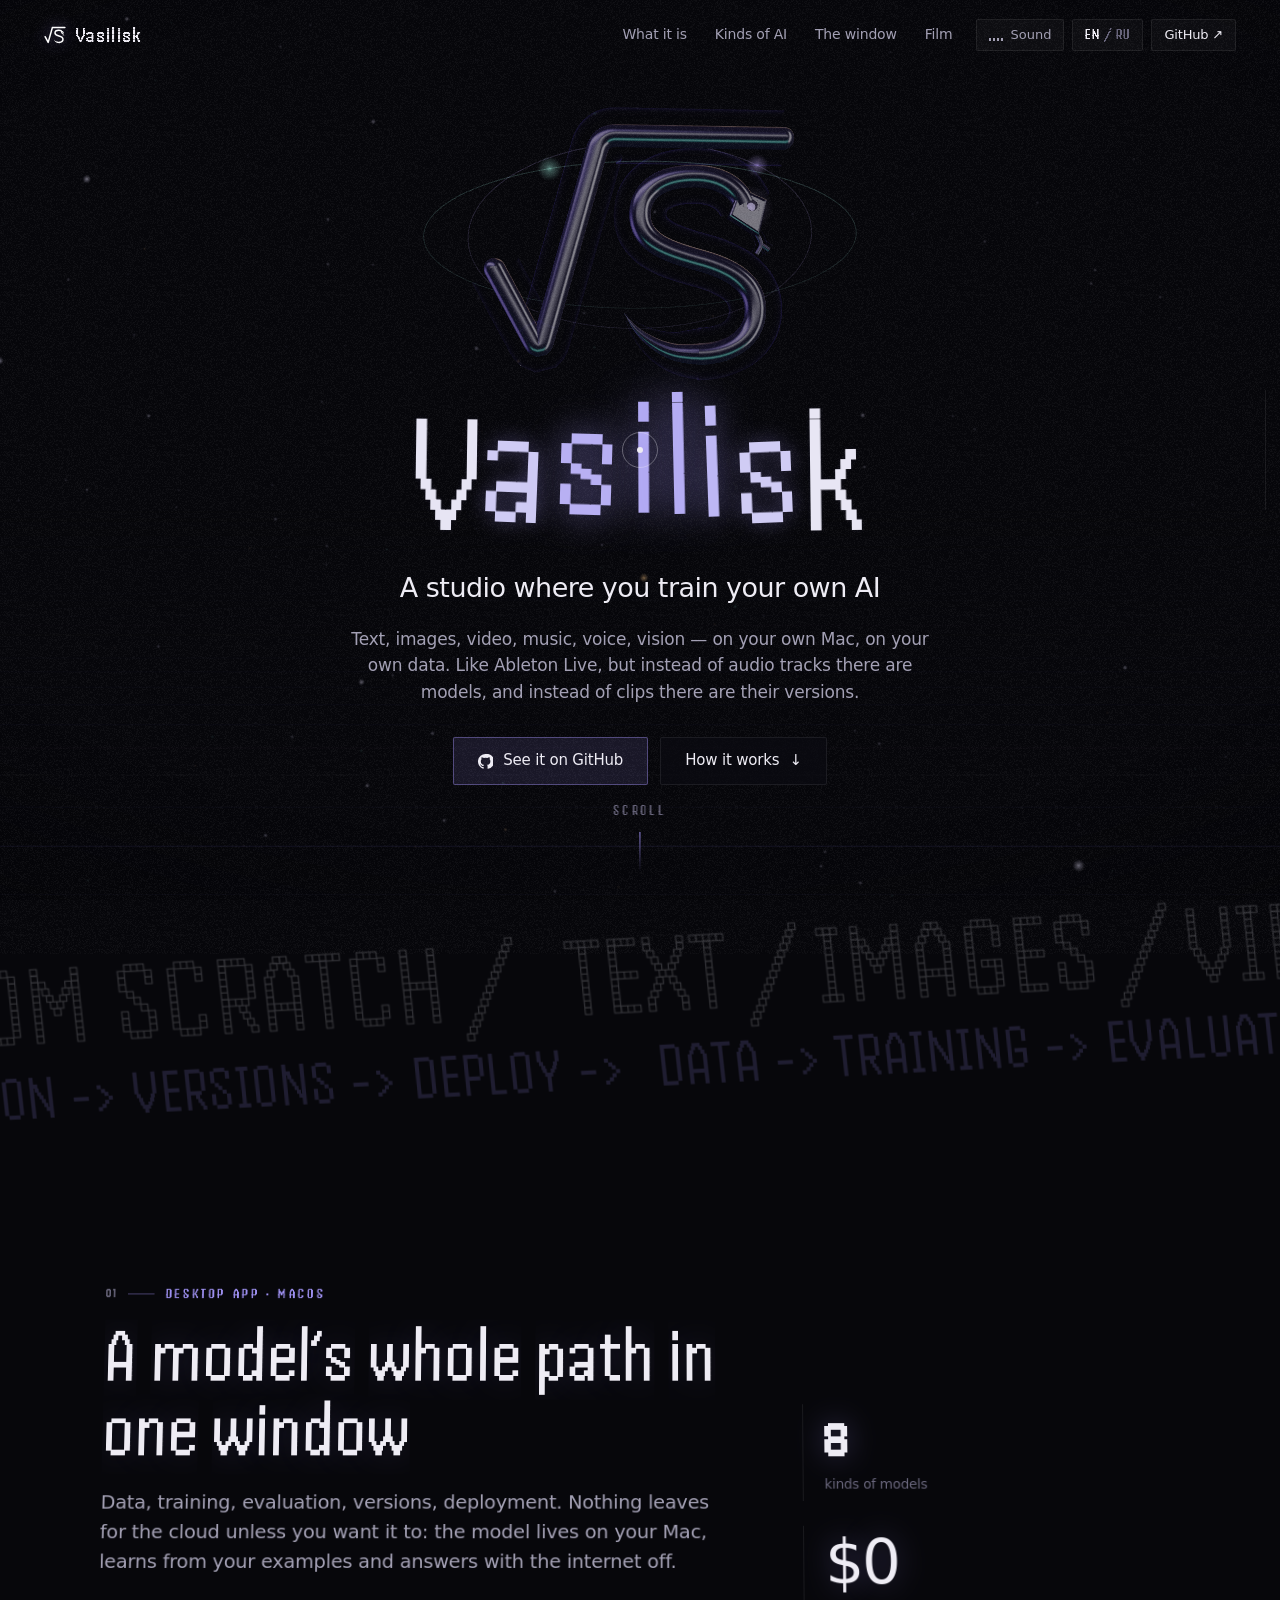
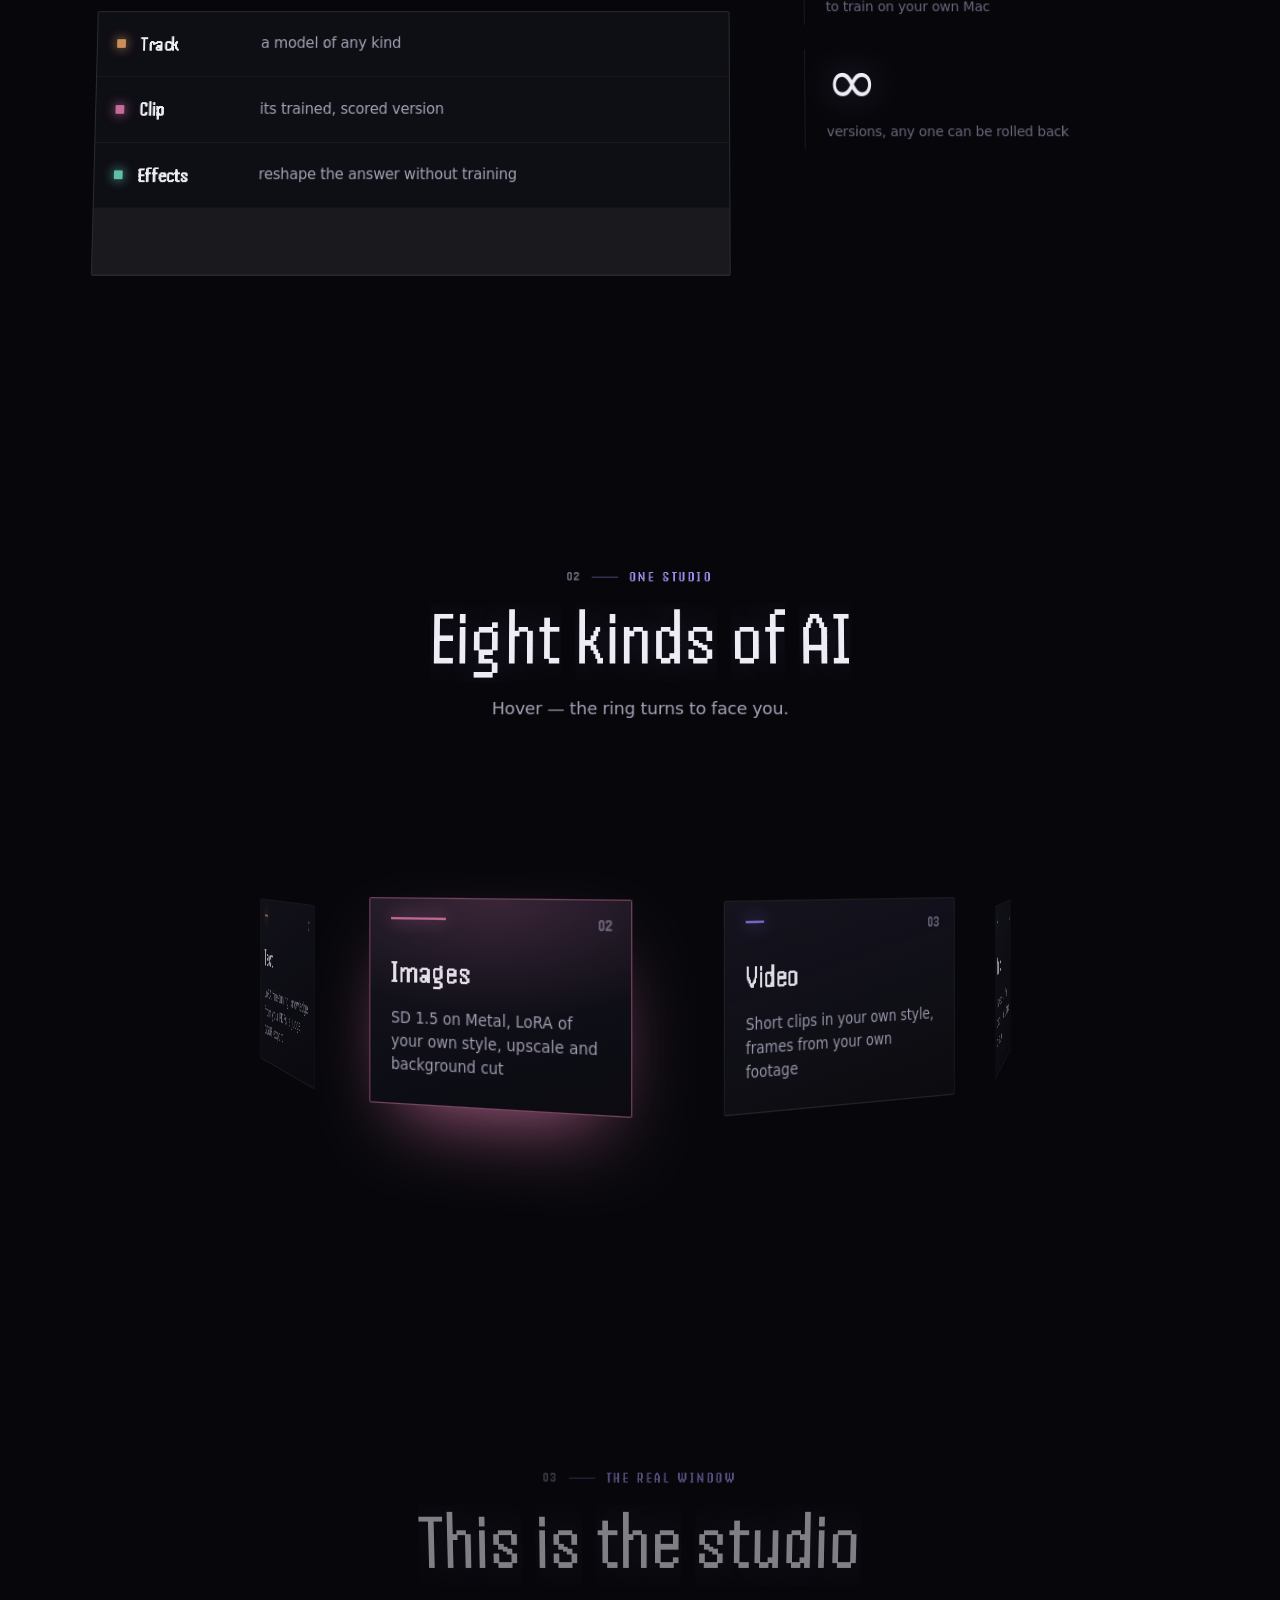
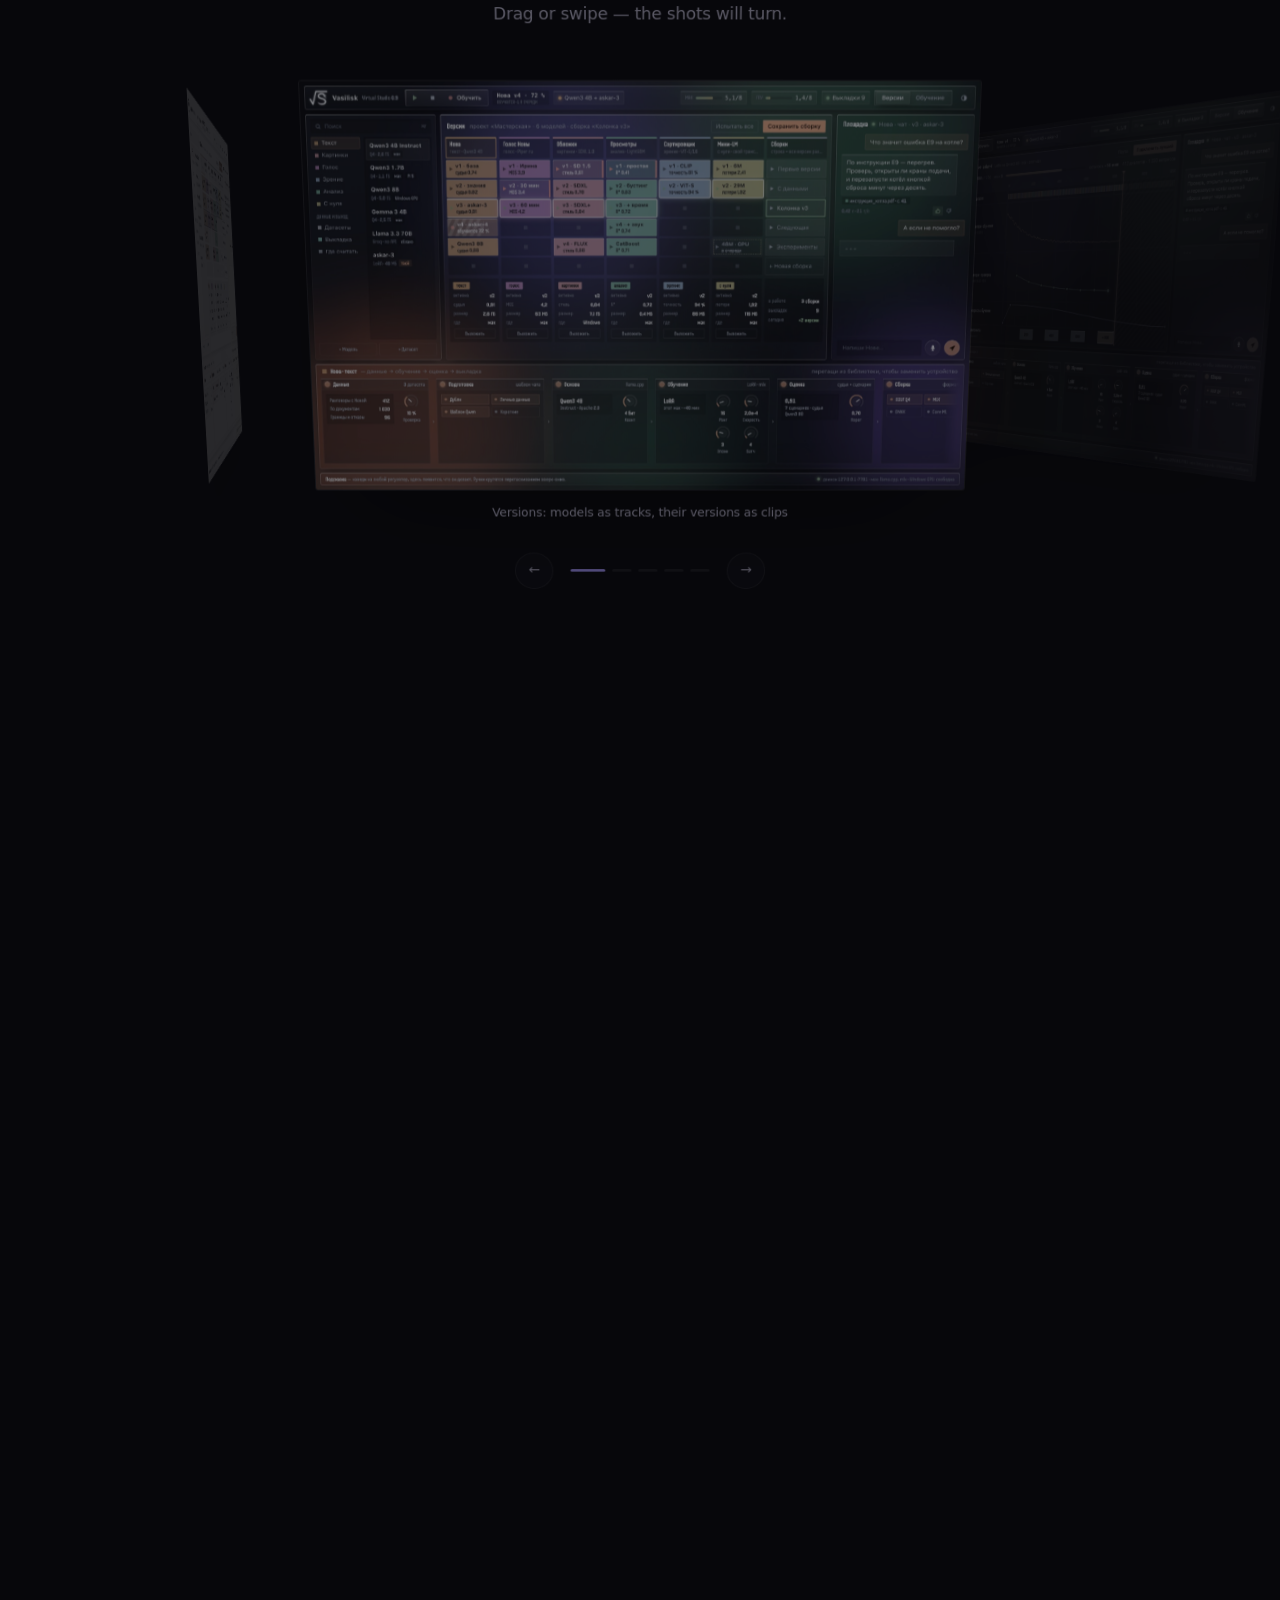
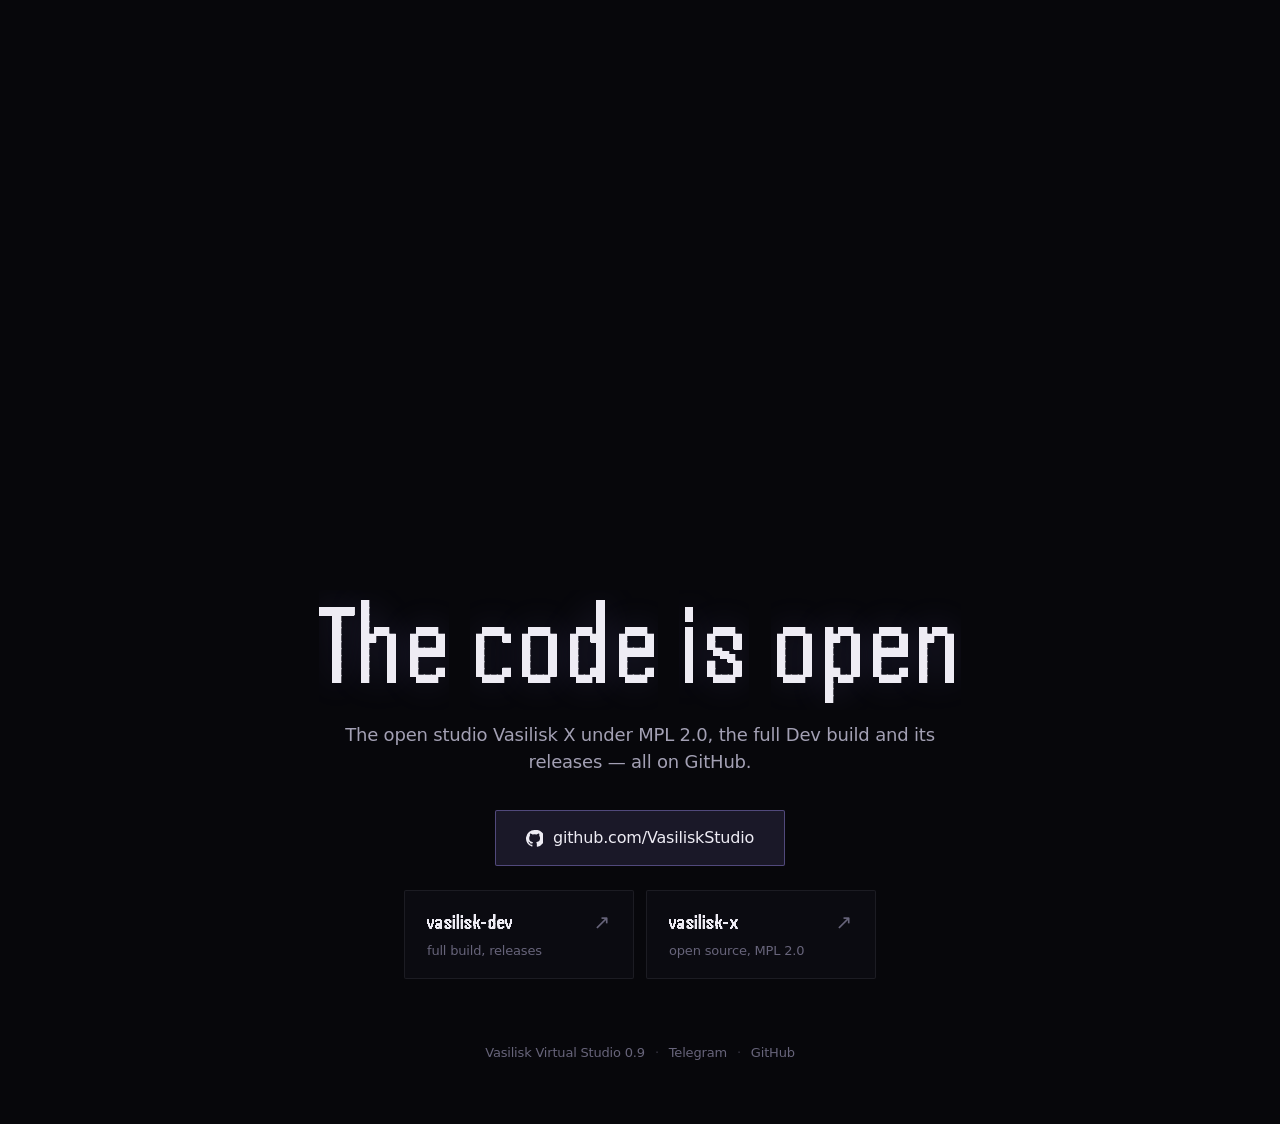
==== en/index.html @ 2c265053 "Сайт Vasilisk Virtual Studio: первая выкладка (RU и EN) Co-Authored-By: Claude Opus 5.5 <noreply@ant" ====
<!DOCTYPE html>
<html lang="en">
<head>
<meta charset="utf-8">
<meta name="viewport" content="width=device-width, initial-scale=1, viewport-fit=cover">
<title>Vasilisk Virtual Studio — a studio where you train your own AI</title>
<meta name="description" content="Vasilisk is a macOS desktop studio where you train your own AI: text, images, video, music, voice, vision. Like Ableton Live, but instead of audio tracks there are models. Free Dev build and open-source Vasilisk X on GitHub.">
<meta name="theme-color" content="#07070b">
<link rel="canonical" href="https://vasiliskstudio.github.io/en/">
<link rel="alternate" hreflang="ru" href="https://vasiliskstudio.github.io/">
<link rel="alternate" hreflang="en" href="https://vasiliskstudio.github.io/en/">
<link rel="alternate" hreflang="x-default" href="https://vasiliskstudio.github.io/en/">
<meta property="og:type" content="website">
<meta property="og:site_name" content="Vasilisk Virtual Studio">
<meta property="og:title" content="Vasilisk Virtual Studio — a studio where you train your own AI">
<meta property="og:description" content="Text, images, video, music, voice, vision — on your own Mac, on your own data. Like Ableton Live, but instead of tracks there are models.">
<meta property="og:url" content="https://vasiliskstudio.github.io/en/">
<meta property="og:image" content="https://vasiliskstudio.github.io/assets/og.jpg">
<meta property="og:image:width" content="1200">
<meta property="og:image:height" content="630">
<meta property="og:image:alt" content="Vasilisk Virtual Studio">
<meta property="og:locale" content="en_US">
<meta property="og:locale:alternate" content="ru_RU">
<meta name="twitter:card" content="summary_large_image">
<link rel="icon" href="../assets/favicon.svg" type="image/svg+xml">
<link rel="icon" href="../assets/favicon-96.png" type="image/png" sizes="96x96">
<link rel="icon" href="../favicon.ico" sizes="48x48">
<link rel="apple-touch-icon" href="../assets/apple-touch-icon.png">
<script type="application/ld+json">
{
  "@context": "https://schema.org",
  "@type": "SoftwareApplication",
  "name": "Vasilisk Virtual Studio",
  "alternateName": "Vasilisk",
  "operatingSystem": "macOS",
  "applicationCategory": "DeveloperApplication",
  "softwareVersion": "0.9",
  "inLanguage": "en",
  "description": "A macOS desktop studio where you train your own AI: text, images, video, music, voice, vision.",
  "url": "https://vasiliskstudio.github.io/en/",
  "image": "https://vasiliskstudio.github.io/assets/og.jpg",
  "downloadUrl": "https://github.com/VasiliskStudio/vasilisk-dev/releases",
  "offers": { "@type": "Offer", "price": "0", "priceCurrency": "USD" },
  "sameAs": ["https://github.com/VasiliskStudio", "https://t.me/vasiliskstudio", "https://www.tiktok.com/@vasilisk.studio"]
}
</script>
<link rel="preload" href="../assets/handjet-latin.woff2" as="font" type="font/woff2" crossorigin>
<link rel="preload" href="../assets/handjet-cyrillic.woff2" as="font" type="font/woff2" crossorigin>
<link rel="stylesheet" href="../css/style.css">
</head>
<body>

<canvas id="gl" aria-hidden="true"></canvas>
<div class="vignette" aria-hidden="true"></div>
<div class="grain" aria-hidden="true"></div>
<div class="cursor" aria-hidden="true"><i class="c-dot"></i><i class="c-ring"><span class="c-label"></span></i></div>
<div class="progress" aria-hidden="true"><i></i></div>

<header class="top">
  <a class="brand" href="#hero" data-nav>
    <img src="../assets/logo.svg" alt="" class="brand-mark">
    <span class="brand-name">Vasilisk</span>
  </a>
  <nav class="menu">
    <a href="#what" data-nav data-i18n="nav.what">What it is</a>
    <a href="#types" data-nav data-i18n="nav.types">Kinds of AI</a>
    <a href="#shots" data-nav data-i18n="nav.shots">The window</a>
    <a href="#film" data-nav data-i18n="nav.film">Film</a>
  </nav>
  <div class="top-right">
    <button class="chip" id="sound" aria-pressed="false" data-magnet>
      <span class="eq"><i></i><i></i><i></i><i></i></span>
      <span data-i18n="ui.sound">Sound</span>
    </button>
    <button class="chip lang" id="lang" data-magnet><span class="on">EN</span><span class="sep">/</span><span class="off">RU</span></button>
    <a class="chip ghost hide-s" href="https://github.com/VasiliskStudio" target="_blank" rel="noopener" data-magnet>GitHub ↗</a>
  </div>
</header>

<main>

  <section class="sec hero" id="hero">
    <div class="stage hero-inner">
      <div class="logo-slot" data-slot="hero">
        <svg class="logo-draw" viewBox="4 4 116 94" aria-label="Vasilisk">
          <mask id="eye" maskUnits="userSpaceOnUse" x="-30" y="-30" width="180" height="160">
            <rect x="-30" y="-30" width="180" height="160" fill="#fff"/>
            <circle cx="102.2" cy="36.9" r="1.9" fill="#000"/>
          </mask>
          <g mask="url(#eye)" fill="none" stroke="currentColor" stroke-linecap="round" stroke-linejoin="round">
            <path class="p1" d="M10 60 L26 90 L48 12 L114 12" stroke-width="8"/>
            <path class="p2" d="M100 36 C97 29 90 26 82 26 C70 26 62 31 62 40 C62 50 72 53 83 56 C95 59 104 64 104 74 C104 84 95 90 83 90" stroke-width="8"/>
            <path class="p3" d="M98.3 31.8 L106.5 35.4 L104.3 46.1 L95.1 40.2 Z" stroke-width="2.6"/>
            <path class="p4" d="M104.3 46.1 L106 50.2 M106 50.2 L104.4 53.8 M106 50.2 L109 52.3" stroke-width="1.7"/>
          </g>
        </svg>
      </div>
      <h1 class="title" aria-label="Vasilisk"><span class="word" data-split>Vasilisk</span></h1>
      <p class="tagline"><span class="mask"><span data-i18n="hero.tagline">A studio where you train your own AI</span></span></p>
      <p class="lede" data-i18n="hero.lede">Text, images, video, music, voice, vision — on your own Mac, on your own data. Like Ableton Live, but instead of audio tracks there are models, and instead of clips there are their versions.</p>
      <div class="cta">
        <a class="btn primary" href="https://github.com/VasiliskStudio" target="_blank" rel="noopener" data-magnet>
          <svg viewBox="0 0 16 16" width="15" height="15" aria-hidden="true"><path fill="currentColor" d="M8 0a8 8 0 00-2.5 15.6c.4.1.5-.2.5-.4v-1.4c-2.2.5-2.7-1-2.7-1-.4-.9-.9-1.2-.9-1.2-.7-.5.1-.5.1-.5.8.1 1.2.8 1.2.8.7 1.2 1.9.9 2.4.7.1-.5.3-.9.5-1.1-1.8-.2-3.6-.9-3.6-3.9 0-.9.3-1.6.8-2.1-.1-.2-.4-1 .1-2.1 0 0 .7-.2 2.2.8a7.6 7.6 0 014 0c1.5-1 2.2-.8 2.2-.8.5 1.1.2 1.9.1 2.1.5.5.8 1.2.8 2.1 0 3-1.8 3.7-3.6 3.9.3.3.6.8.6 1.6v2.3c0 .2.1.5.5.4A8 8 0 008 0z"/></svg>
          <span data-i18n="hero.github">See it on GitHub</span>
        </a>
        <a class="btn" href="#what" data-nav data-magnet><span data-i18n="hero.more">How it works</span><i class="arr">↓</i></a>
      </div>
    </div>
    <div class="scroll-hint" aria-hidden="true"><span data-i18n="ui.scroll">scroll</span><i></i></div>
  </section>

  <div class="band" aria-hidden="true">
    <div class="band-row r1"><div class="band-track" data-i18n="band.a">TEXT / IMAGES / VIDEO / MUSIC / VOICE / VISION / TABLES / FROM SCRATCH /&nbsp;</div></div>
    <div class="band-row r2"><div class="band-track" data-i18n="band.b">DATA -&gt; TRAINING -&gt; EVALUATION -&gt; VERSIONS -&gt; DEPLOY -&gt;&nbsp;</div></div>
  </div>

  <section class="sec what" id="what">
    <div class="stage what-grid">
      <div class="col">
        <p class="kicker"><span class="num">01</span><span data-i18n="what.kicker">Desktop app · macOS</span></p>
        <h2 data-i18n="what.h">A model’s whole path in one window</h2>
        <p class="big" data-i18n="what.p">Data, training, evaluation, versions, deployment. Nothing leaves for the cloud unless you want it to: the model lives on your Mac, learns from your examples and answers with the internet off.</p>
        <ul class="steps">
          <li data-magnet-soft><i class="sw" style="--c:#c98f5a"></i><b data-i18n="what.s1b">Track</b><span data-i18n="what.s1">a model of any kind</span></li>
          <li data-magnet-soft><i class="sw" style="--c:#c56b9a"></i><b data-i18n="what.s2b">Clip</b><span data-i18n="what.s2">its trained, scored version</span></li>
          <li data-magnet-soft><i class="sw" style="--c:#5ec0a8"></i><b data-i18n="what.s3b">Effects</b><span data-i18n="what.s3">reshape the answer without training</span></li>
          <li data-magnet-soft><i class="sw" style="--c:#8f7fd6"></i><b data-i18n="what.s4b">Set</b><span data-i18n="what.s4">a line-up of versions, switched at once</span></li>
        </ul>
      </div>
      <div class="facts">
        <div class="fact"><b data-count="8">8</b><span data-i18n="what.f1">kinds of models</span></div>
        <div class="fact"><b class="plain" data-i18n="what.f2b">$0</b><span data-i18n="what.f2">to train on your own Mac</span></div>
        <div class="fact"><b>∞</b><span data-i18n="what.f3">versions, any one can be rolled back</span></div>
      </div>
    </div>
  </section>

  <section class="sec types" id="types">
    <div class="stage">
      <header class="sec-head">
        <p class="kicker"><span class="num">02</span><span data-i18n="types.kicker">One studio</span></p>
        <h2 data-i18n="types.h">Eight kinds of AI</h2>
        <p class="sub" data-i18n="types.sub">Hover — the ring turns to face you.</p>
      </header>
      <div class="ring-wrap">
        <div class="ring" id="ring">
          <button class="type" style="--c:#c98f5a"><span class="tn">01</span>
            <b data-i18n="t.text">Text</b><em data-i18n="t.text.d">LoRA fine-tuning, knowledge from your PDFs, a judge, GGUF export</em></button>
          <button class="type" style="--c:#c56b9a"><span class="tn">02</span>
            <b data-i18n="t.img">Images</b><em data-i18n="t.img.d">SD 1.5 on Metal, LoRA of your own style, upscale and background cut</em></button>
          <button class="type" style="--c:#7f6bd0"><span class="tn">03</span>
            <b data-i18n="t.video">Video</b><em data-i18n="t.video.d">Short clips in your own style, frames from your own footage</em></button>
          <button class="type" style="--c:#5aa0c9"><span class="tn">04</span>
            <b data-i18n="t.music">Music</b><em data-i18n="t.music.d">MusicGen: a track from scratch or a continuation of your sound</em></button>
          <button class="type" style="--c:#8f7fd6"><span class="tn">05</span>
            <b data-i18n="t.voice">Voice</b><em data-i18n="t.voice.d">Hearing, speech, a wake word — grouped into one assistant</em></button>
          <button class="type" style="--c:#5ec0a8"><span class="tn">06</span>
            <b data-i18n="t.vision">Vision</b><em data-i18n="t.vision.d">A classifier on your photos, an “I don’t know” threshold, Core ML</em></button>
          <button class="type" style="--c:#6ec98f"><span class="tn">07</span>
            <b data-i18n="t.tab">Tables</b><em data-i18n="t.tab.d">Boosting and linear models, forecast and what drives it</em></button>
          <button class="type" style="--c:#c9b45a"><span class="tn">08</span>
            <b data-i18n="t.scratch">From scratch</b><em data-i18n="t.scratch.d">Your own vocabulary and your own transformer — from the first token</em></button>
        </div>
      </div>
    </div>
  </section>

  <section class="sec shots" id="shots">
    <div class="stage">
      <header class="sec-head">
        <p class="kicker"><span class="num">03</span><span data-i18n="shots.kicker">The real window</span></p>
        <h2 data-i18n="shots.h">This is the studio</h2>
        <p class="sub" data-i18n="shots.sub">Drag or swipe — the shots will turn.</p>
      </header>
      <div class="deck" id="deck" data-cursor="drag">
        <figure class="card"><img src="../assets/shots/1-tyomnaya-versii.jpg" alt="Vasilisk window: versions" draggable="false"><figcaption data-i18n="shots.c1">Versions: models as tracks, their versions as clips</figcaption></figure>
        <figure class="card"><img src="../assets/shots/2-tyomnaya-obuchenie.jpg" alt="Vasilisk window: training" draggable="false"><figcaption data-i18n="shots.c2">Training: live curves, checkpoints, the best point</figcaption></figure>
        <figure class="card"><img src="../assets/shots/7-tyomnaya-kartinki.jpg" alt="Vasilisk window: images" draggable="false"><figcaption data-i18n="shots.c3">Images: a grid of tries — keep it or bin it</figcaption></figure>
        <figure class="card"><img src="../assets/shots/5-svetlaya.jpg" alt="Vasilisk window: light theme" draggable="false"><figcaption data-i18n="shots.c4">Light theme</figcaption></figure>
        <figure class="card"><img src="../assets/shots/3-belaya-versii.jpg" alt="Vasilisk window: white theme" draggable="false"><figcaption data-i18n="shots.c5">White theme</figcaption></figure>
      </div>
      <div class="deck-nav">
        <button class="round" id="prev" aria-label="Previous" data-magnet>←</button>
        <div class="dots" id="dots"></div>
        <button class="round" id="next" aria-label="Next" data-magnet>→</button>
      </div>
    </div>
  </section>

  <section class="sec film" id="film">
    <div class="stage">
      <header class="sec-head">
        <p class="kicker"><span class="num">04</span><span data-i18n="film.kicker">Promo</span></p>
        <h2 data-i18n="film.h">Thirty seconds of Vasilisk</h2>
        <p class="sub" data-i18n="film.sub">Hover for a silent preview. Click to watch it all.</p>
      </header>
      <div class="screen" id="screen" data-cursor="play">
        <video id="promo" poster="../assets/promo-poster.jpg" playsinline muted loop preload="metadata">
          <source src="../assets/promo.mp4" type="video/mp4">
        </video>
        <button class="play" id="play" aria-label="Play"><i></i></button>
        <div class="screen-bar"><i id="bar"></i></div>
      </div>
    </div>
  </section>

  <section class="sec end" id="end">
    <div class="stage end-inner">
      <div class="end-slot" data-slot="end"><img src="../assets/logo.svg" alt="" class="end-mark"></div>
      <h2 class="end-h" data-i18n="end.h">The code is open</h2>
      <p class="sub" data-i18n="end.sub">The open studio Vasilisk X under MPL 2.0, the full Dev build and its releases — all on GitHub.</p>
      <a class="btn primary big-btn" href="https://github.com/VasiliskStudio" target="_blank" rel="noopener" data-magnet>
        <svg viewBox="0 0 16 16" width="17" height="17" aria-hidden="true"><path fill="currentColor" d="M8 0a8 8 0 00-2.5 15.6c.4.1.5-.2.5-.4v-1.4c-2.2.5-2.7-1-2.7-1-.4-.9-.9-1.2-.9-1.2-.7-.5.1-.5.1-.5.8.1 1.2.8 1.2.8.7 1.2 1.9.9 2.4.7.1-.5.3-.9.5-1.1-1.8-.2-3.6-.9-3.6-3.9 0-.9.3-1.6.8-2.1-.1-.2-.4-1 .1-2.1 0 0 .7-.2 2.2.8a7.6 7.6 0 014 0c1.5-1 2.2-.8 2.2-.8.5 1.1.2 1.9.1 2.1.5.5.8 1.2.8 2.1 0 3-1.8 3.7-3.6 3.9.3.3.6.8.6 1.6v2.3c0 .2.1.5.5.4A8 8 0 008 0z"/></svg>
        github.com/VasiliskStudio
      </a>
      <div class="repos">
        <a class="repo" href="https://github.com/VasiliskStudio/vasilisk-dev" target="_blank" rel="noopener" data-tilt><b>vasilisk-dev <i>↗</i></b><span data-i18n="end.r1">full build, releases</span></a>
        <a class="repo" href="https://github.com/VasiliskStudio/vasilisk-x" target="_blank" rel="noopener" data-tilt><b>vasilisk-x <i>↗</i></b><span data-i18n="end.r2">open source, MPL 2.0</span></a>
      </div>
      <footer class="foot">
        <span>Vasilisk Virtual Studio 0.9</span>
        <span class="dot">·</span>
        <a href="https://t.me/vasiliskstudio" target="_blank" rel="noopener">Telegram</a>
        <span class="dot">·</span>
        <a href="https://github.com/VasiliskStudio" target="_blank" rel="noopener">GitHub</a>
      </footer>
    </div>
  </section>

</main>

<script type="module" src="../js/scene.js"></script>
<script type="module" src="../js/app.js"></script>
</body>
</html>
---- css/style.css ----
/* Vasilisk — лендинг. Тёмный минимализм, одна WebGL-сцена под всем. */

@font-face{font-family:Handjet;src:url(../assets/handjet-cyrillic.woff2) format('woff2');font-weight:100 900;font-display:swap;unicode-range:U+0400-04FF}
@font-face{font-family:Handjet;src:url(../assets/handjet-latin.woff2) format('woff2');font-weight:100 900;font-display:swap}
@font-face{font-family:Jersey;src:url(../assets/jersey10-latin.woff2) format('woff2');font-display:swap}

:root{
  --bg:#07070b;
  --ink:#eeecf4;
  --ink-dim:#a3a0b4;
  --ink-faint:#67647a;
  --violet:#9d8ff0;
  --violet-deep:#6a5cab;
  --teal:#5ec0a8;
  --line:rgba(255,255,255,.075);
  --line-hi:rgba(157,143,240,.45);
  --glass:rgba(255,255,255,.03);
  --panel:rgba(12,12,19,.72);
  --sans:-apple-system,BlinkMacSystemFont,'SF Pro Display','Inter',system-ui,sans-serif;
  --pix:Handjet,var(--sans);
  --num:Jersey,Handjet,var(--sans);
  --r:2px;
  --ease:cubic-bezier(.22,.61,.24,1);
  --slow:cubic-bezier(.16,1,.3,1);
  --spring:cubic-bezier(.34,1.4,.5,1);
}

*{box-sizing:border-box;margin:0;padding:0}
html{-webkit-text-size-adjust:100%;background:var(--bg);overflow-x:clip}
body{
  background:var(--bg);color:var(--ink);font-family:var(--sans);
  font-size:17px;line-height:1.55;letter-spacing:-.011em;
  -webkit-font-smoothing:antialiased;overflow-x:hidden;
}
body::before{ /* мягкое фиолетовое дыхание фона */
  content:'';position:fixed;inset:-20vmax;z-index:-2;pointer-events:none;
  background:radial-gradient(40vmax 40vmax at 24% 14%,rgba(143,127,214,.13),transparent 70%),
             radial-gradient(36vmax 36vmax at 80% 82%,rgba(94,192,168,.06),transparent 70%);
  animation:drift 30s var(--ease) infinite alternate;
}
@keyframes drift{to{transform:translate3d(3vw,-4vh,0) scale(1.08)}}

#gl{position:fixed;inset:0;width:100%;height:100%;z-index:0;pointer-events:none}
.vignette{position:fixed;inset:0;z-index:1;pointer-events:none;
  background:radial-gradient(120% 90% at 50% 45%,transparent 55%,rgba(3,3,6,.75) 100%)}
.grain{ /* плитку шума рисует app.js один раз */
  position:fixed;inset:-6%;z-index:1;pointer-events:none;opacity:.045;will-change:transform;
  animation:grain 1.2s steps(6) infinite;
}
@keyframes grain{0%{transform:translate3d(0,0,0)}20%{transform:translate3d(-3%,2%,0)}40%{transform:translate3d(2%,-3%,0)}60%{transform:translate3d(-2%,-1%,0)}80%{transform:translate3d(3%,3%,0)}100%{transform:translate3d(0,0,0)}}

a{color:inherit;text-decoration:none}
button{font:inherit;color:inherit}
::selection{background:rgba(143,127,214,.35)}

/* ───────── курсор ───────── */
.cursor{display:none}
html.fine body, html.fine a, html.fine button, html.fine video{cursor:none}
html.fine .cursor{display:block;position:fixed;inset:0;z-index:100;pointer-events:none}
.c-dot,.c-ring{position:fixed;left:0;top:0;border-radius:999px;will-change:transform}
.c-dot{width:6px;height:6px;margin:-3px 0 0 -3px;background:var(--ink);box-shadow:0 0 12px rgba(157,143,240,.9)}
.c-ring{width:36px;height:36px;margin:-18px 0 0 -18px;border:1px solid rgba(238,236,244,.35);
  display:grid;place-items:center;
  transition:width .45s var(--slow),height .45s var(--slow),margin .45s var(--slow),background .45s var(--ease),border-color .45s var(--ease)}
.cursor.hover .c-ring{width:62px;height:62px;margin:-31px 0 0 -31px;border-color:var(--line-hi);background:rgba(157,143,240,.08)}
.cursor.label .c-ring{width:84px;height:84px;margin:-42px 0 0 -42px;border-color:transparent;background:rgba(157,143,240,.9)}
.cursor.label .c-dot{opacity:0}
.cursor.down .c-ring{transform:scale(.85)}
.c-label{font-family:var(--pix);font-size:16px;letter-spacing:.1em;text-transform:uppercase;color:#0b0a12;opacity:0;transition:opacity .3s}
.cursor.label .c-label{opacity:1}

/* полоска прогресса справа */
.progress{position:fixed;right:14px;top:50%;height:120px;margin-top:-60px;width:1px;background:var(--line);z-index:30}
.progress i{position:absolute;left:0;top:0;width:1px;height:100%;background:var(--violet);transform-origin:top;transform:scaleY(0);box-shadow:0 0 8px var(--violet)}

/* ───────── шапка ───────── */
.top{
  position:fixed;top:0;left:0;right:0;z-index:40;
  display:flex;align-items:center;gap:24px;
  padding:18px clamp(16px,4vw,44px);
  transition:background .6s var(--ease),backdrop-filter .6s var(--ease),border-color .6s var(--ease),transform .7s var(--slow);
  border-bottom:1px solid transparent;
  animation:topIn 1.4s var(--slow) .2s both;
}
@keyframes topIn{from{opacity:0;transform:translateY(-20px)}}
.top.lifted{background:rgba(7,7,11,.55);backdrop-filter:blur(22px) saturate(1.4);-webkit-backdrop-filter:blur(22px) saturate(1.4);border-bottom-color:var(--line)}
.top.hide{transform:translateY(-100%)}
.brand{display:flex;align-items:center;gap:10px;margin-right:auto}
.brand-mark{width:22px;height:22px;filter:drop-shadow(0 0 8px rgba(143,127,214,.55));transition:transform .7s var(--spring)}
.brand:hover .brand-mark{transform:rotate(-10deg) scale(1.15)}
.brand-name{font-family:var(--pix);font-size:22px;letter-spacing:.06em}
.menu{display:flex;gap:28px;font-size:14px;color:var(--ink-dim)}
.menu a{position:relative;padding:4px 0;transition:color .4s var(--ease)}
.menu a::after{content:'';position:absolute;left:0;right:100%;bottom:0;height:1px;background:var(--violet);transition:right .6s var(--slow)}
.menu a:hover,.menu a.active{color:var(--ink)}
.menu a:hover::after,.menu a.active::after{right:0}
.top-right{display:flex;align-items:center;gap:8px}

.chip{
  display:inline-flex;align-items:center;gap:7px;
  height:32px;padding:0 12px;border-radius:var(--r);
  border:1px solid var(--line);background:var(--glass);color:var(--ink-dim);
  font-size:13px;cursor:pointer;
  transition:color .35s var(--ease),border-color .35s var(--ease),background .35s var(--ease);
}
.chip:hover{color:var(--ink);border-color:var(--line-hi)}
.chip.ghost{color:var(--ink)}
.eq{display:flex;align-items:flex-end;gap:2px;height:11px}
.eq i{width:2px;height:3px;background:currentColor;transition:height .3s var(--ease)}
.chip[aria-pressed="true"]{color:var(--violet);border-color:var(--line-hi);background:rgba(157,143,240,.08)}
.chip[aria-pressed="true"] .eq i{animation:eq .8s var(--ease) infinite alternate}
.chip[aria-pressed="true"] .eq i:nth-child(2){animation-delay:.2s}
.chip[aria-pressed="true"] .eq i:nth-child(3){animation-delay:.4s}
.chip[aria-pressed="true"] .eq i:nth-child(4){animation-delay:.1s}
@keyframes eq{to{height:11px}}
.lang{font-family:var(--pix);letter-spacing:.08em;font-size:15px;gap:5px}
.lang .on{color:var(--ink)}
.lang .off,.lang .sep{color:var(--ink-faint)}

/* магнитные элементы двигает JS; тут — только плавный возврат */
[data-magnet]{transition:transform .7s var(--spring),color .35s var(--ease),border-color .35s var(--ease),background .35s var(--ease),box-shadow .5s var(--ease)}
[data-magnet].pull{transition:transform .18s linear,color .35s var(--ease),border-color .35s var(--ease),background .35s var(--ease),box-shadow .5s var(--ease)}

/* ───────── каркас секций ───────── */
main{position:relative;z-index:2;overflow-x:clip}   /* боковые снимки и наклонённая строка не раздувают страницу */
.sec{
  position:relative;min-height:100svh;
  padding:15vh clamp(18px,6vw,96px) 12vh;
  display:flex;flex-direction:column;justify-content:center;
}
.stage{width:100%;will-change:transform,opacity;transform-origin:50% 50%}
.kicker{display:flex;align-items:center;gap:12px;font-family:var(--pix);font-size:15px;letter-spacing:.24em;text-transform:uppercase;color:var(--violet);margin-bottom:16px}
.kicker .num{font-family:var(--num);letter-spacing:.06em;color:var(--ink-faint);display:flex;align-items:center;gap:12px}
.kicker .num::after{content:'';width:28px;height:1px;background:var(--line-hi)}
h1,h2{font-weight:500;letter-spacing:-.035em;line-height:1.02}
h2{font-family:var(--pix);font-weight:500;letter-spacing:.012em;line-height:.96;font-size:clamp(44px,6.4vw,88px);margin-bottom:20px;
  text-shadow:0 0 34px rgba(157,143,240,.18)}
.sub{color:var(--ink-dim);font-size:clamp(15px,1.5vw,18px);max-width:52ch}
.sec-head{max-width:780px;margin:0 auto clamp(30px,5vh,64px);text-align:center;display:flex;flex-direction:column;align-items:center}
.sec-head .sub{margin:0 auto}

/* заголовки секций проявляются строкой снизу */
h2.split{overflow:hidden}
h2 .w{display:inline-block;overflow:hidden;vertical-align:top;padding-bottom:.08em;margin-bottom:-.08em}
h2 .w > span{display:inline-block;transform:translate3d(0,105%,0) rotate(4deg);transition:transform 1.1s var(--slow)}
h2.in .w > span{transform:none}

[data-rise]{opacity:0;transform:translate3d(0,28px,0);filter:blur(6px);transition:opacity 1.1s var(--slow),transform 1.2s var(--slow),filter 1.1s var(--slow)}
[data-rise].in{opacity:1;transform:none;filter:none}
.ring-wrap[data-rise],.deck[data-rise],.screen[data-rise]{filter:none}

/* ───────── hero ───────── */
.hero{align-items:center;text-align:center;padding-top:15vh;padding-bottom:13vh}
.hero-inner{max-width:820px;display:flex;flex-direction:column;align-items:center}
.logo-slot{height:clamp(120px,27vh,290px);aspect-ratio:116/94;margin-bottom:clamp(10px,2.6vh,30px);color:var(--ink)}
.logo-draw{width:100%;height:100%;overflow:visible;filter:drop-shadow(0 0 22px rgba(143,127,214,.45))}
.logo-draw path{stroke-dasharray:var(--len);stroke-dashoffset:var(--len);animation:draw 2s var(--slow) forwards}
.logo-draw .p2{animation-delay:.4s}.logo-draw .p3{animation-delay:1s}.logo-draw .p4{animation-delay:1.25s}
@keyframes draw{to{stroke-dashoffset:0}}
html.gl .logo-draw{visibility:hidden}

.title{font-family:var(--pix);font-weight:400;font-size:clamp(70px,13.5vw,176px);line-height:.88;letter-spacing:.015em;margin-bottom:14px;
  perspective:600px;text-shadow:0 0 40px rgba(157,143,240,.25)}
.title .ch{display:inline-block;opacity:0;transform:translate3d(0,.55em,0) rotateX(-70deg);transform-origin:50% 100%;
  animation:ch 1.1s var(--slow) forwards;will-change:transform}
.title .ch > i{display:inline-block;font-style:normal;transition:color .5s var(--ease),text-shadow .5s var(--ease);will-change:transform}
@keyframes ch{to{opacity:1;transform:none}}
.tagline{font-size:clamp(18px,2.2vw,27px);letter-spacing:-.02em;color:var(--ink);margin-bottom:14px}
.mask{display:inline-block;overflow:hidden;vertical-align:top;padding-bottom:.1em}
.mask > span{display:inline-block;transform:translateY(110%);animation:up 1.2s var(--slow) 1.35s forwards}
@keyframes up{to{transform:none}}
.lede{color:var(--ink-dim);max-width:56ch;font-size:clamp(15px,1.45vw,17px);opacity:0;animation:fade 1.4s var(--slow) 1.7s forwards}
@keyframes fade{from{opacity:0;filter:blur(8px)}to{opacity:1;filter:none}}
.cta{display:flex;gap:12px;flex-wrap:wrap;justify-content:center;margin-top:32px;opacity:0;animation:fade 1.4s var(--slow) 1.95s forwards}

.btn{
  display:inline-flex;align-items:center;gap:10px;
  height:48px;padding:0 24px;border-radius:var(--r);
  border:1px solid var(--line);background:rgba(12,12,19,.72);
  font-size:15px;cursor:pointer;position:relative;overflow:hidden;isolation:isolate;
}
.btn::before{ /* заливка, поднимающаяся от курсора */
  content:'';position:absolute;left:var(--hx,50%);top:var(--hy,50%);width:0;height:0;border-radius:999px;z-index:-1;
  background:radial-gradient(circle,rgba(157,143,240,.32),rgba(157,143,240,.08) 60%,transparent 70%);
  transform:translate(-50%,-50%);transition:width .7s var(--slow),height .7s var(--slow);
}
.btn:hover::before{width:320px;height:320px}
.btn:hover{border-color:var(--line-hi)}
.btn .arr{font-style:normal;display:inline-block;transition:transform .6s var(--spring)}
.btn:hover .arr{transform:translateY(3px)}
.btn.primary{background:rgba(157,143,240,.13);border-color:rgba(157,143,240,.42)}
.btn.primary:hover{box-shadow:0 14px 44px -16px rgba(157,143,240,.85)}
.big-btn{height:56px;padding:0 30px;font-size:16px}

.scroll-hint{position:absolute;bottom:30px;left:50%;transform:translateX(-50%);
  display:flex;flex-direction:column;align-items:center;gap:10px;
  font-family:var(--pix);font-size:14px;letter-spacing:.24em;text-transform:uppercase;color:var(--ink-faint);
  opacity:0;animation:fade 1.5s var(--slow) 2.6s forwards}
.scroll-hint i{width:1px;height:40px;background:linear-gradient(var(--violet),transparent);transform-origin:top;animation:drop 2.4s var(--ease) infinite}
@keyframes drop{0%{transform:scaleY(0);opacity:1}60%{transform:scaleY(1);opacity:1}100%{transform:scaleY(1);opacity:0}}

/* ───────── бегущая строка ───────── */
.band{position:relative;z-index:2;padding:4vh 0 2vh;overflow:hidden;transform:rotate(-3deg) scale(1.06);margin:-2vh 0}
.band-row{display:flex;white-space:nowrap;will-change:transform}
.band-track{flex:none;font-family:var(--pix);font-size:clamp(48px,8.4vw,128px);line-height:1.05;letter-spacing:.03em;padding-right:.3em}
.r1 .band-track{color:transparent;-webkit-text-stroke:1px rgba(238,236,244,.22)}
.r2 .band-track{color:rgba(157,143,240,.16);font-size:clamp(28px,4.6vw,70px)}

/* ───────── что это ───────── */
.what-grid{display:grid;grid-template-columns:minmax(0,1.25fr) minmax(0,.75fr);gap:clamp(32px,6vw,96px);align-items:center;max-width:1240px;margin:0 auto}
.big{font-size:clamp(16px,1.65vw,20px);color:var(--ink-dim);max-width:56ch;margin-bottom:36px}
.steps{list-style:none;display:flex;flex-direction:column;gap:1px;background:var(--line);border:1px solid var(--line);border-radius:var(--r);overflow:hidden}
.steps li{position:relative;display:flex;align-items:center;gap:16px;padding:17px 20px;background:rgba(12,12,19,.86);
  transition:background .6s var(--ease),padding-left .7s var(--slow)}
.steps li::after{content:'';position:absolute;left:0;top:0;bottom:0;width:2px;background:var(--c,var(--violet));transform:scaleY(0);transition:transform .6s var(--slow)}
.steps li:hover{background:rgba(26,24,38,.85);padding-left:30px}
.steps li:hover::after{transform:none}
.sw{width:9px;height:9px;flex:none;background:var(--c);box-shadow:0 0 12px var(--c);border-radius:1px;transition:transform .6s var(--spring)}
.steps li:hover .sw{transform:rotate(45deg) scale(1.3)}
.steps b{font-family:var(--pix);font-weight:500;font-size:21px;letter-spacing:.04em;min-width:108px;color:var(--ink)}
.steps span{color:var(--ink-dim);font-size:15px}
.facts{display:flex;flex-direction:column;gap:26px}
.fact{border-left:1px solid var(--line);padding:6px 0 6px 22px;transition:border-color .6s var(--ease),transform .7s var(--slow)}
.fact:hover{border-color:var(--violet);transform:translateX(6px)}
.fact b{display:block;font-family:var(--num);font-weight:400;font-size:clamp(46px,5vw,68px);line-height:1;color:var(--ink);text-shadow:0 0 30px rgba(157,143,240,.3)}
.fact b.plain{font-family:var(--sans);font-weight:200;letter-spacing:-.04em}
.fact span{font-size:14px;color:var(--ink-faint)}

/* ───────── типы ИИ: кольцо ───────── */
.ring-wrap{position:relative;width:min(92vw,1000px);height:min(56vh,500px);margin:0 auto;perspective:1500px;perspective-origin:50% 40%}
.ring{position:absolute;inset:0;transform-style:preserve-3d;will-change:transform}
.type{
  position:absolute;top:50%;left:50%;width:clamp(190px,21vw,240px);
  margin:-100px 0 0 -120px;padding:22px 20px 24px;text-align:left;
  border:1px solid var(--line);border-radius:var(--r);
  background:linear-gradient(165deg,rgba(22,21,32,.95),rgba(10,10,16,.88));
  cursor:pointer;will-change:transform,opacity;backface-visibility:hidden;
  transition:border-color .6s var(--ease),box-shadow .6s var(--ease);
}
.type::before{content:'';position:absolute;left:20px;top:16px;width:18px;height:2px;background:var(--c);
  box-shadow:0 0 14px var(--c);transition:width .7s var(--slow)}
.type::after{content:'';position:absolute;inset:0;border-radius:inherit;pointer-events:none;opacity:0;transition:opacity .6s var(--ease);
  background:radial-gradient(120% 80% at 50% 0%,color-mix(in oklab,var(--c) 22%,transparent),transparent 70%)}
.type.hot{border-color:color-mix(in oklab,var(--c) 60%,transparent);box-shadow:0 30px 70px -30px var(--c)}
.type.hot::before{width:52px}
.type.hot::after{opacity:1}
.type .tn{position:absolute;right:16px;top:10px;font-family:var(--num);font-size:15px;color:var(--ink-faint)}
.type b{display:block;font-family:var(--pix);font-weight:500;font-size:28px;letter-spacing:.04em;margin:20px 0 8px;color:var(--ink)}
.type em{display:block;font-style:normal;font-size:13.5px;line-height:1.45;color:var(--ink-dim)}

/* ───────── снимки ───────── */
.deck{position:relative;width:min(96vw,1100px);height:min(54vh,540px);margin:0 auto;perspective:1800px;
  cursor:grab;touch-action:pan-y;user-select:none;-webkit-user-select:none}
.card{position:absolute;top:50%;left:50%;width:min(70vw,740px);margin:0;will-change:transform,opacity;
  transition:filter .8s var(--ease)}
.card img{display:block;width:100%;height:auto;border-radius:3px;border:1px solid rgba(255,255,255,.09);pointer-events:none;
  box-shadow:0 60px 120px -50px rgba(0,0,0,.95),0 0 0 1px rgba(255,255,255,.03) inset}
.card::after{ /* блик по стеклу снимка */
  content:'';position:absolute;inset:0;border-radius:3px;pointer-events:none;
  background:linear-gradient(115deg,transparent 35%,rgba(255,255,255,.07) 48%,transparent 60%);
  background-size:250% 100%;background-position:var(--sheen,100%) 0}
.card figcaption{position:absolute;left:0;right:0;top:calc(100% + 16px);text-align:center;font-size:14px;color:var(--ink-dim);opacity:0;transform:translateY(8px);transition:opacity .7s var(--ease),transform .9s var(--slow)}
.card.front figcaption{opacity:1;transform:none}
.card:not(.front){filter:saturate(.45) brightness(.5)}
.deck-nav{display:flex;align-items:center;justify-content:center;gap:20px;margin-top:clamp(46px,7vh,72px)}
.round{width:44px;height:44px;border-radius:999px;border:1px solid var(--line);background:rgba(12,12,19,.6);
  color:var(--ink-dim);font-size:16px;cursor:pointer}
.round:hover{color:var(--ink);border-color:var(--line-hi)}
.dots{display:flex;gap:8px}
.dots button{width:22px;height:3px;border:0;background:var(--line);cursor:pointer;border-radius:2px;transition:background .5s var(--ease),width .6s var(--slow)}
.dots button.on{background:var(--violet);width:40px}

/* ───────── ролик ───────── */
.screen{position:relative;width:min(92vw,1020px);margin:0 auto;border-radius:3px;overflow:hidden;
  border:1px solid rgba(255,255,255,.09);background:#000;
  box-shadow:0 70px 160px -60px rgba(143,127,214,.55),0 0 0 1px rgba(255,255,255,.04) inset;
  will-change:transform}
.screen video{display:block;width:100%;height:auto;aspect-ratio:16/9;object-fit:cover;transition:filter .8s var(--ease)}
.screen:not(.playing) video{filter:brightness(.72) saturate(.85)}
.screen.playing video{filter:none}
.play{position:absolute;inset:0;margin:auto;width:92px;height:92px;border-radius:999px;
  border:1px solid rgba(255,255,255,.22);background:rgba(10,10,16,.4);backdrop-filter:blur(12px);-webkit-backdrop-filter:blur(12px);
  cursor:pointer;display:grid;place-items:center;transition:transform .7s var(--spring),opacity .5s var(--ease),background .5s var(--ease)}
.play::before{content:'';position:absolute;inset:-10px;border-radius:999px;border:1px solid rgba(157,143,240,.4);animation:pulse 2.4s var(--ease) infinite}
@keyframes pulse{from{transform:scale(.9);opacity:1}to{transform:scale(1.35);opacity:0}}
.play i{width:0;height:0;border-left:20px solid var(--ink);border-top:12px solid transparent;border-bottom:12px solid transparent;margin-left:5px}
.screen:hover .play{transform:scale(1.08);background:rgba(157,143,240,.32)}
.screen.playing .play{opacity:0;transform:scale(.6);pointer-events:none}
.screen-bar{position:absolute;left:0;right:0;bottom:0;height:2px;background:rgba(255,255,255,.08)}
.screen-bar i{position:absolute;left:0;top:0;bottom:0;width:100%;background:var(--violet);transform-origin:left;transform:scaleX(0);box-shadow:0 0 10px var(--violet)}

/* ───────── финал ───────── */
.end{align-items:center;text-align:center;padding-bottom:6vh}
.end-inner{display:flex;flex-direction:column;align-items:center;max-width:760px;margin:0 auto}
.end-slot{height:clamp(110px,22vh,210px);aspect-ratio:116/94;margin-bottom:clamp(14px,3vh,34px);display:grid;place-items:center}
.end-mark{width:100%;height:100%;filter:drop-shadow(0 0 20px rgba(143,127,214,.55))}
html.gl .end-mark{visibility:hidden}
.end-h{font-size:clamp(58px,9vw,124px)}
.end .sub{margin-bottom:34px;text-align:center}
.repos{display:flex;gap:12px;flex-wrap:wrap;justify-content:center;margin-top:24px;perspective:800px}
.repo{display:flex;flex-direction:column;gap:3px;padding:16px 22px;min-width:230px;border:1px solid var(--line);border-radius:var(--r);
  background:rgba(12,12,19,.86);text-align:left;
  transition:border-color .5s var(--ease),transform .8s var(--slow);transform-style:preserve-3d}
.repo:hover{border-color:var(--line-hi)}
.repo b{font-family:var(--pix);font-weight:500;font-size:20px;letter-spacing:.04em;display:flex;justify-content:space-between}
.repo b i{font-style:normal;color:var(--ink-faint);transition:transform .6s var(--spring),color .4s}
.repo:hover b i{transform:translate(3px,-3px);color:var(--violet)}
.repo span{font-size:13px;color:var(--ink-faint)}
.foot{margin-top:64px;font-size:13px;color:var(--ink-faint);display:flex;gap:10px;align-items:center;flex-wrap:wrap;justify-content:center}
.foot a{transition:color .4s var(--ease)}
.foot a:hover{color:var(--violet)}
.dot{opacity:.5}

/* ───────── планшет и телефон ───────── */
@media (max-width:900px){
  .menu{display:none}
  .what-grid{grid-template-columns:1fr;gap:40px}
  .facts{flex-direction:row;flex-wrap:wrap;gap:20px 28px}
  .fact{flex:1 1 140px}
  .progress{display:none}
}
@media (max-width:620px){
  body{font-size:16px}
  .hide-s{display:none}
  .sec{padding:11vh 18px 9vh;min-height:auto}
  .hero{min-height:100svh;padding-top:13vh;padding-bottom:12vh}
  .logo-slot{height:clamp(120px,24vh,190px)}
  .title{font-size:clamp(64px,21vw,96px)}
  .brand-name{font-size:20px}
  .top{gap:10px;padding:12px 14px}
  .chip{height:32px;padding:0 10px;font-size:12px}
  .band{padding:3vh 0 1vh}
  .ring-wrap{height:auto;width:100%;perspective:none}
  .ring{position:static;display:grid;grid-template-columns:1fr 1fr;gap:10px;transform:none!important}
  .type{position:relative;top:auto;left:auto;width:auto;margin:0;padding:16px 14px 18px;transform:none!important;opacity:1!important}
  .type b{font-size:23px;margin:16px 0 6px}
  .type em{font-size:12.5px}
  .deck{height:64vw;width:100%}
  .types .sub{display:none}          /* на телефоне кольца нет — карточки сеткой */
  .card{width:88vw}
  .card figcaption{font-size:13px}
  .deck-nav{margin-top:52px}
  .steps li{padding:15px 16px;gap:12px}
  .steps b{min-width:84px;font-size:19px}
  .steps span{font-size:14px}
  .cta{width:100%;flex-direction:column}
  .btn{width:100%;justify-content:center}
  .repos{width:100%}
  .repo{flex:1 1 100%}
  .scroll-hint{bottom:18px}
  .play{width:64px;height:64px}
  .play i{border-left-width:15px;border-top-width:9px;border-bottom-width:9px;margin-left:4px}
}

@media (max-height:720px) and (min-width:621px){.scroll-hint{display:none}}

@media (prefers-reduced-motion:reduce){
  *,*::before,*::after{animation-duration:.01ms!important;animation-iteration-count:1!important;transition-duration:.01ms!important}
}
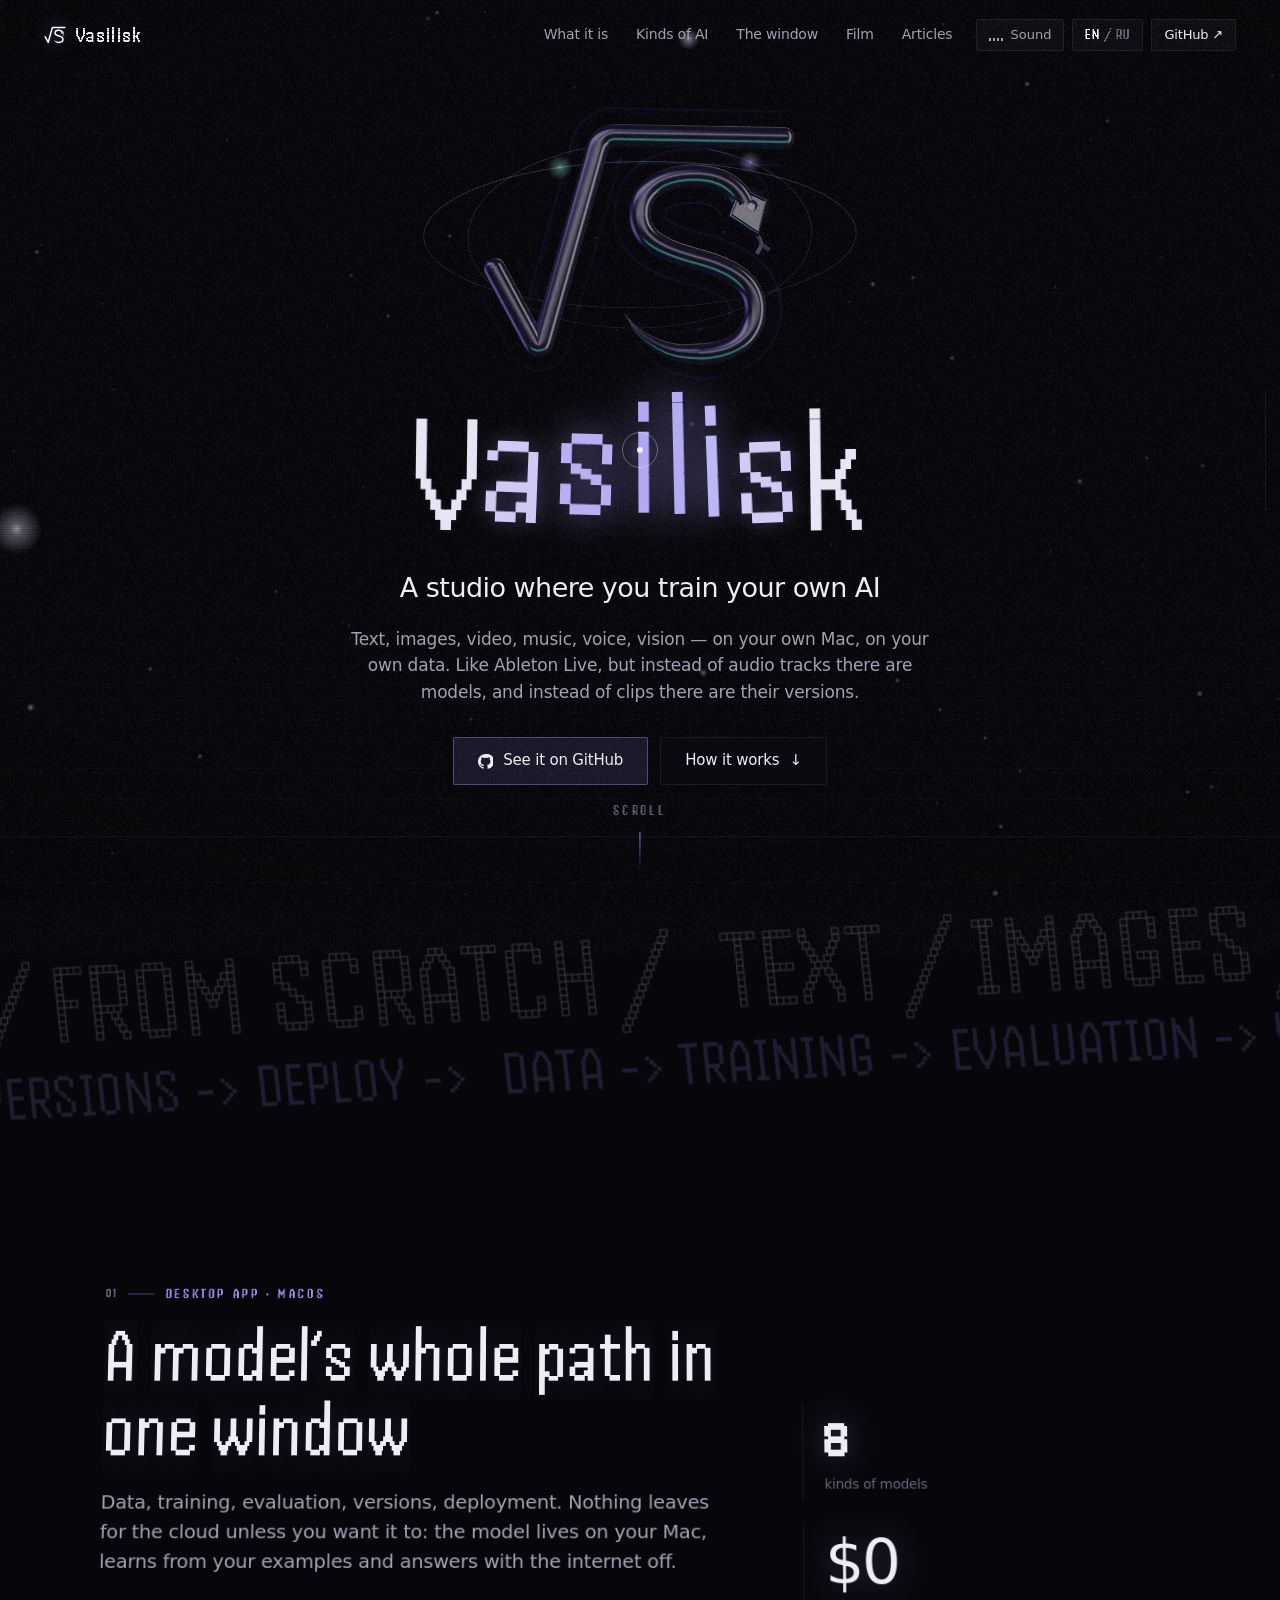
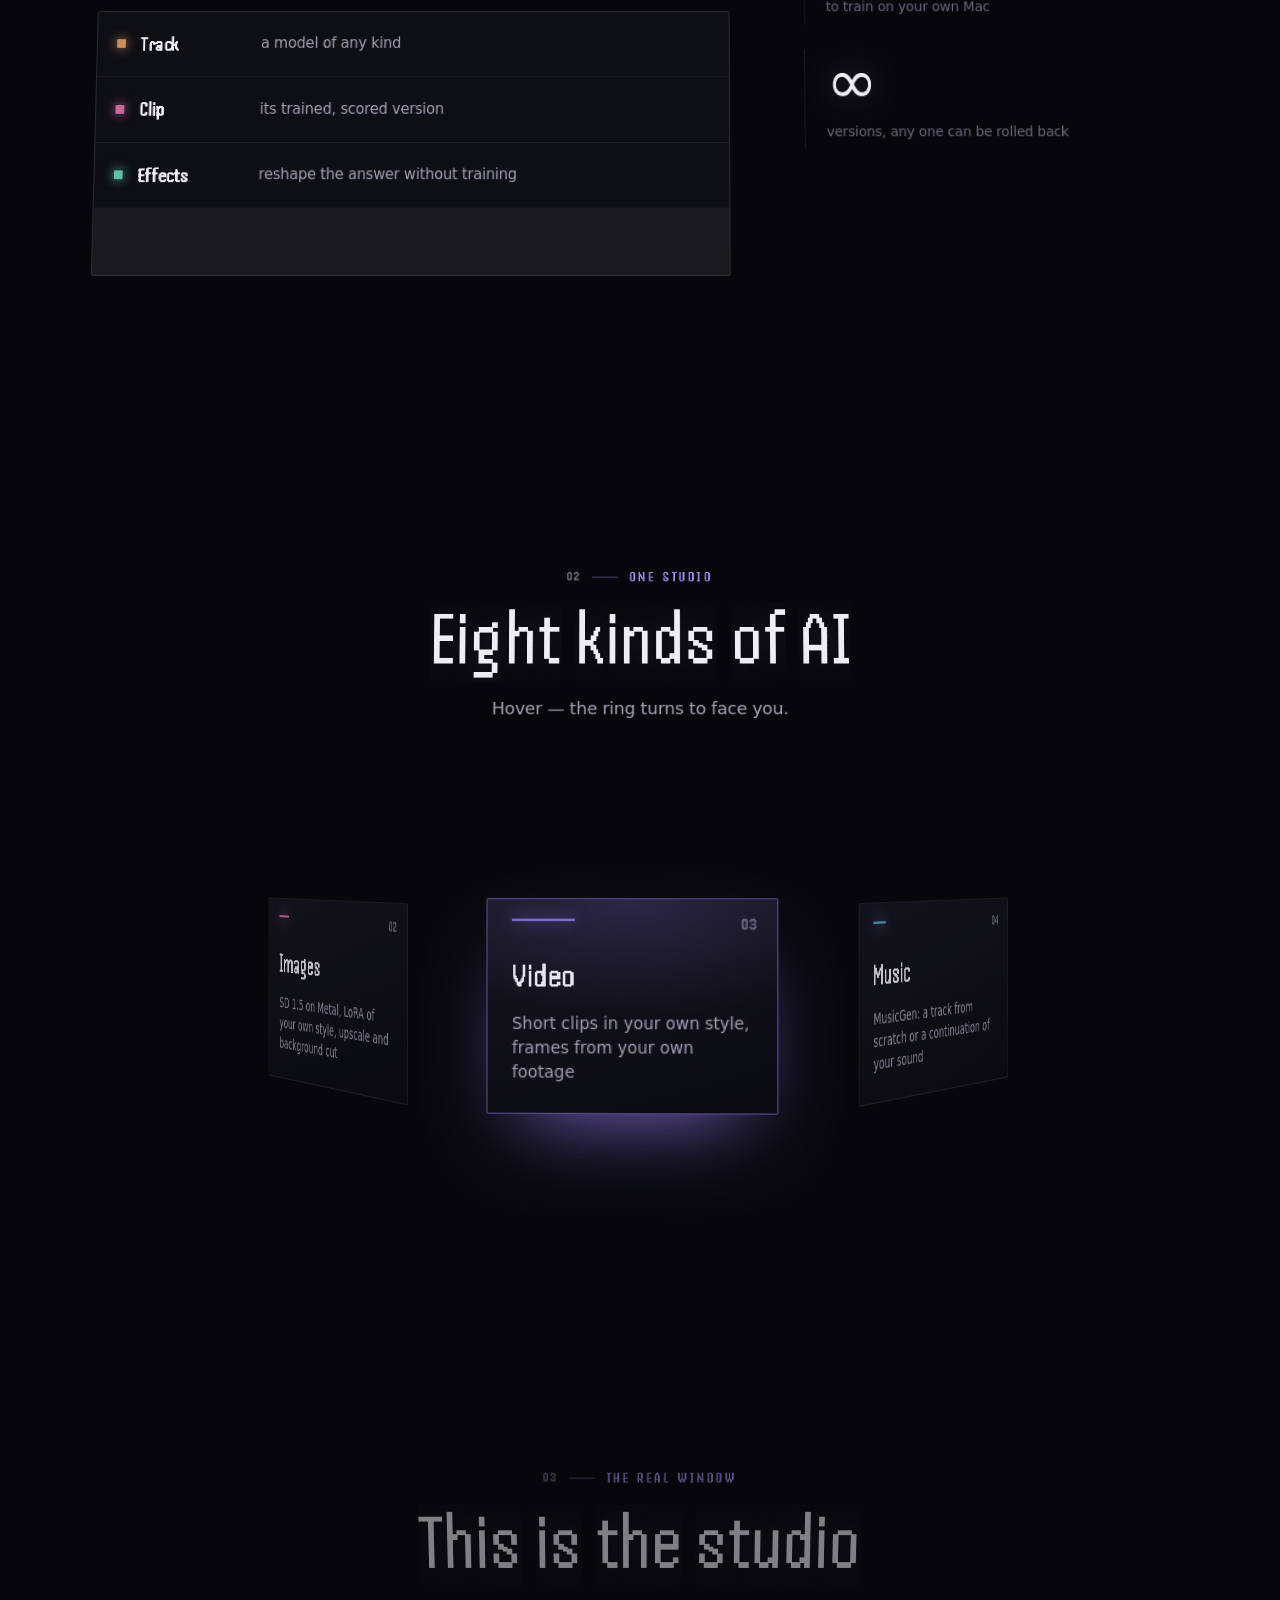
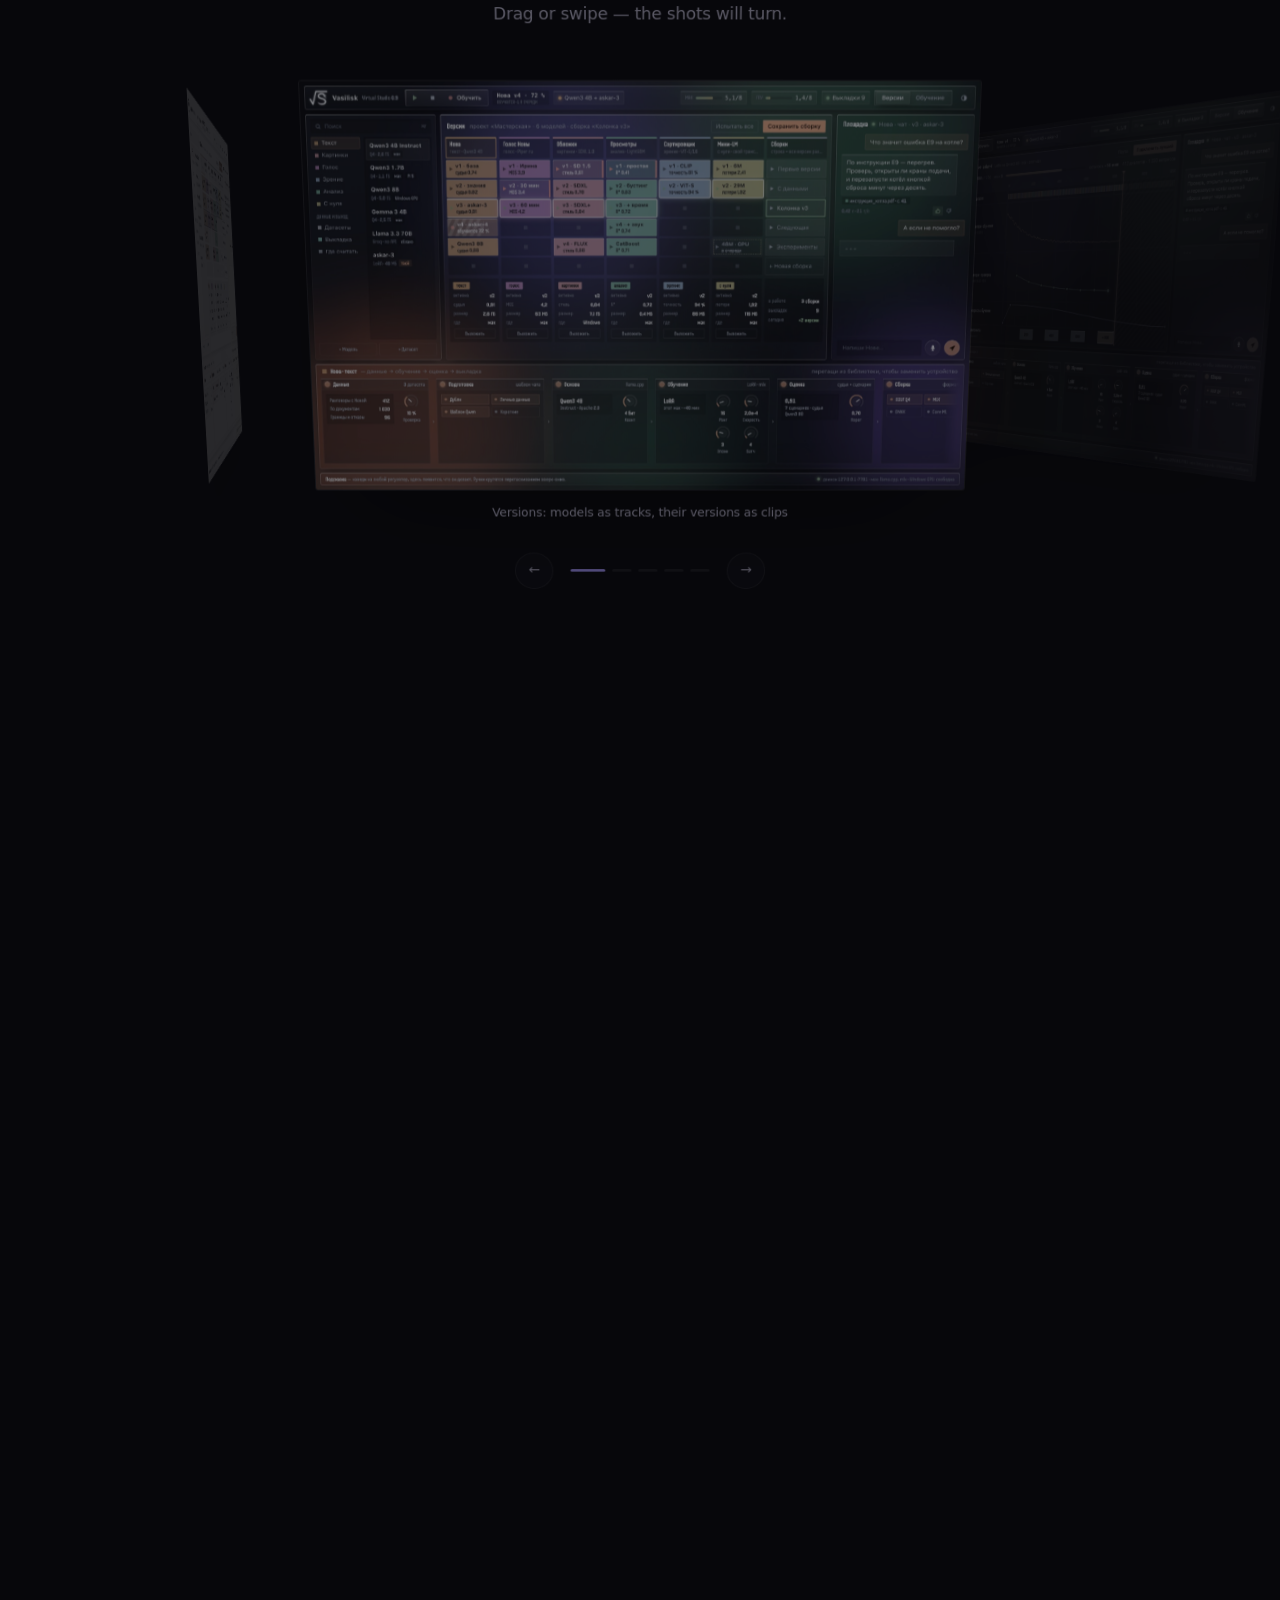
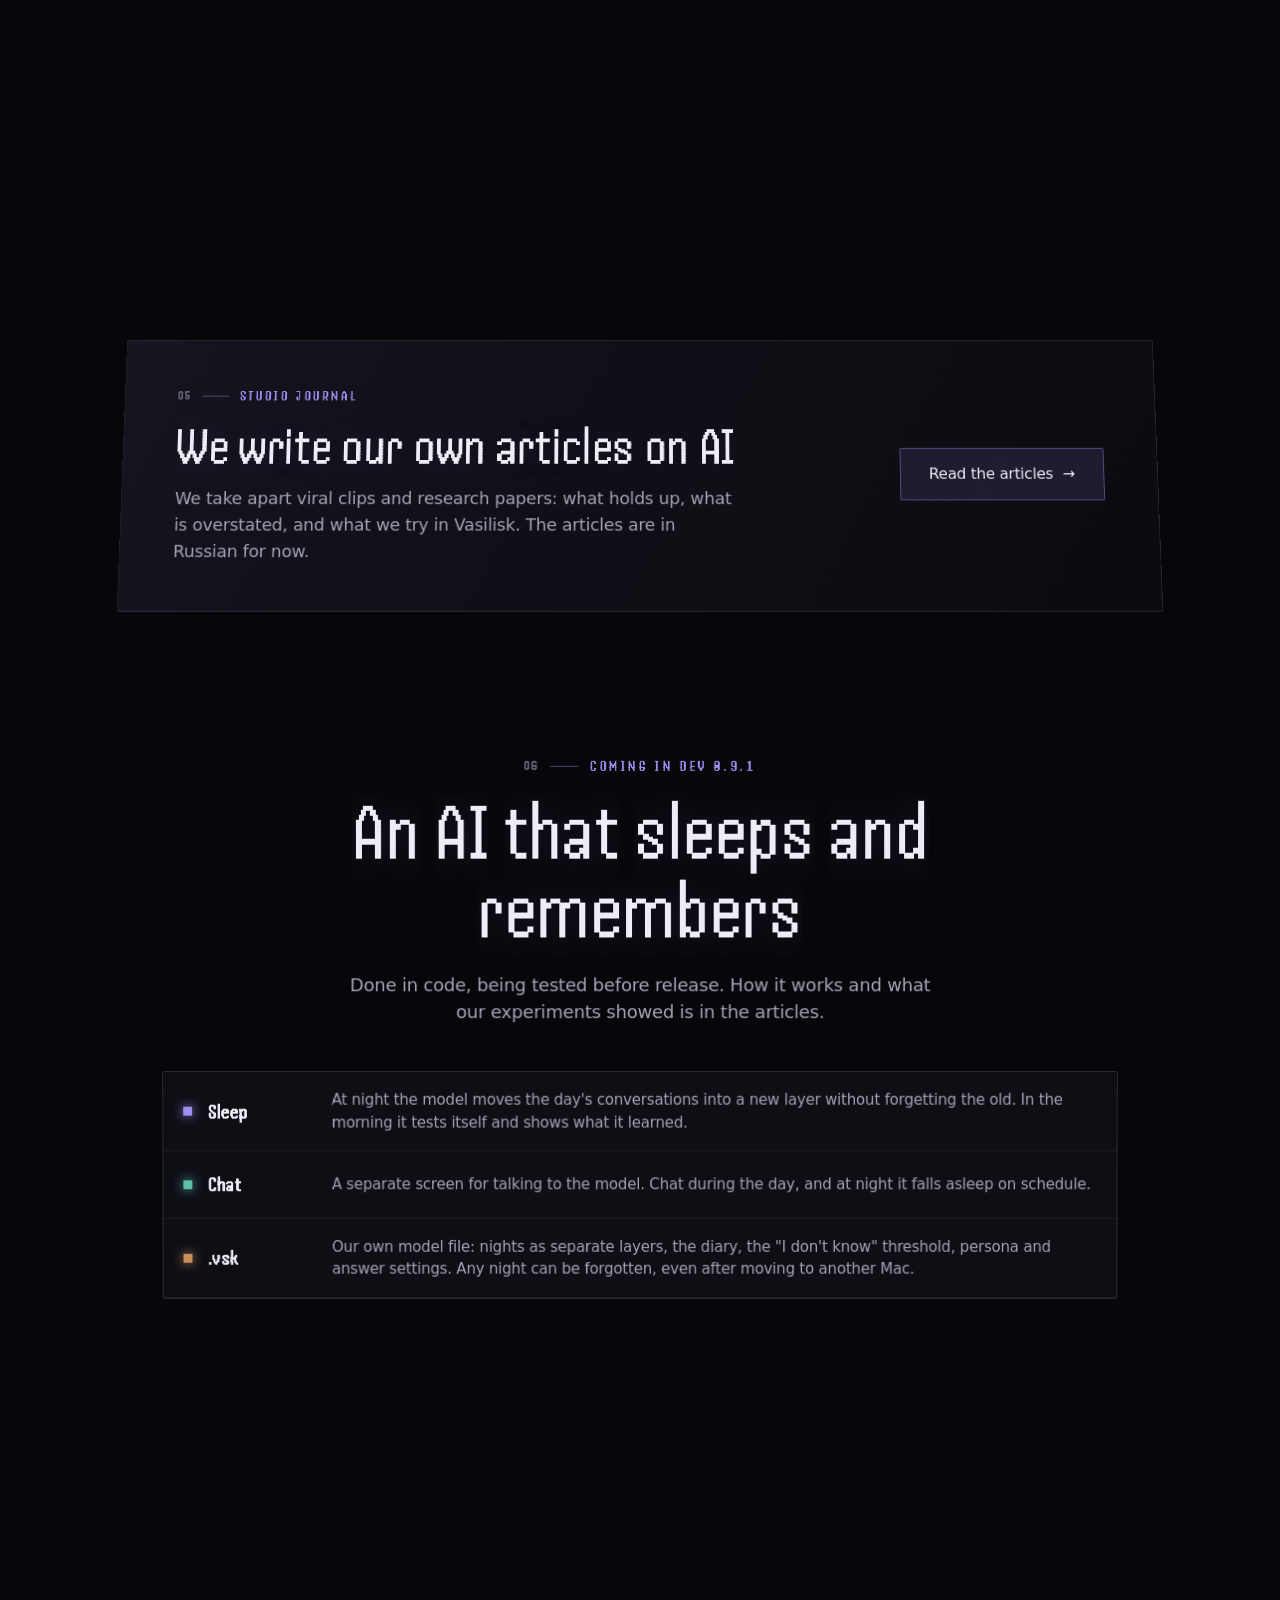
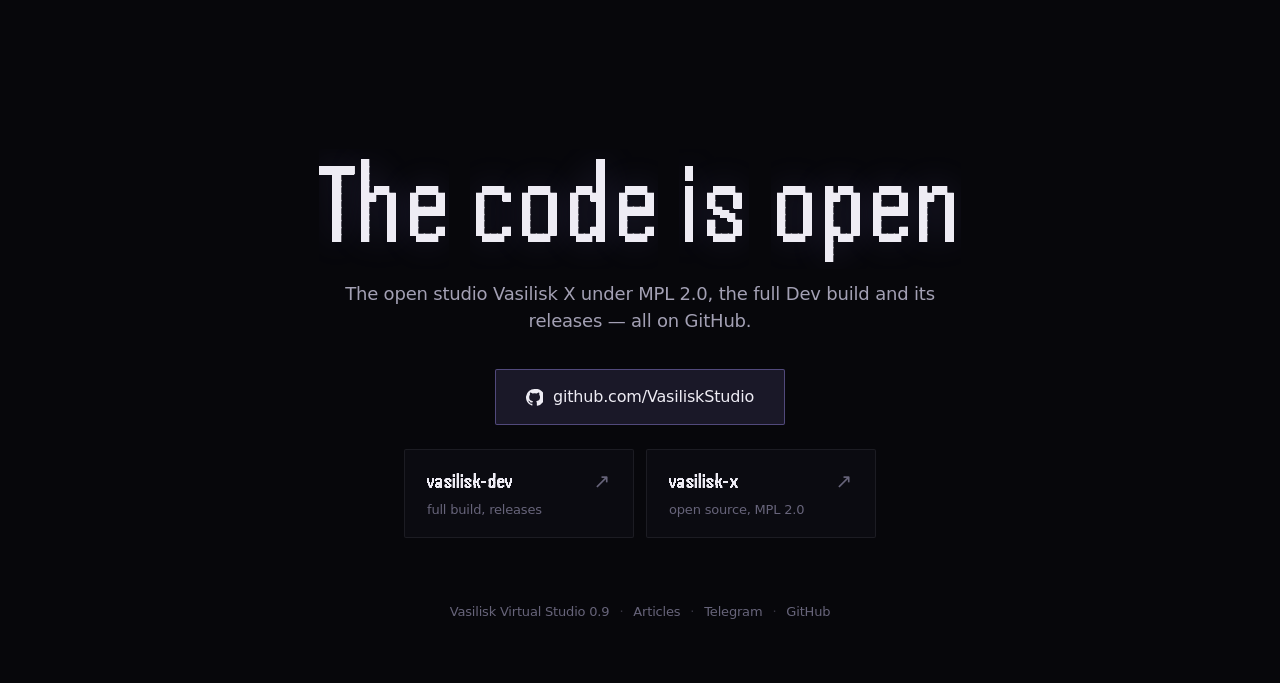
==== commit a13f8434: "Статьи об ИИ (3) и блок «Скоро в Dev 0.9.1»" ====
--- a/en/index.html
+++ b/en/index.html
@@ -66,6 +66,7 @@
     <a href="#types" data-nav data-i18n="nav.types">Kinds of AI</a>
     <a href="#shots" data-nav data-i18n="nav.shots">The window</a>
     <a href="#film" data-nav data-i18n="nav.film">Film</a>
+    <a href="../articles/" data-local data-i18n="nav.articles">Articles</a>
   </nav>
   <div class="top-right">
     <button class="chip" id="sound" aria-pressed="false" data-magnet>
@@ -204,6 +205,32 @@
     </div>
   </section>
 
+  <section class="sec read" id="read">
+    <div class="stage read-inner">
+      <div class="read-text">
+        <p class="kicker"><span class="num">05</span><span data-i18n="read.kicker">Studio journal</span></p>
+        <h2 data-i18n="read.h">We write our own articles on AI</h2>
+        <p class="sub" data-i18n="read.sub">We take apart viral clips and research papers: what holds up, what is overstated, and what we try in Vasilisk. The articles are in Russian for now.</p>
+      </div>
+      <a class="btn primary big-btn read-btn" href="../articles/" data-local data-magnet><span data-i18n="read.btn">Read the articles</span><i class="arr r">→</i></a>
+    </div>
+  </section>
+
+  <section class="sec soon" id="soon">
+    <div class="stage">
+      <header class="sec-head">
+        <p class="kicker"><span class="num">06</span><span data-i18n="soon.kicker">Coming in Dev 0.9.1</span></p>
+        <h2 data-i18n="soon.h">An AI that sleeps and remembers</h2>
+        <p class="sub" data-i18n="soon.sub">Done in code, being tested before release. How it works and what our experiments showed is in the articles.</p>
+      </header>
+      <ul class="steps soon-list">
+        <li style="--c:#9d8ff0"><i class="sw"></i><b data-i18n="soon.sleep">Sleep</b><span data-i18n="soon.sleep.d">At night the model moves the day's conversations into a new layer without forgetting the old. In the morning it tests itself and shows what it learned.</span></li>
+        <li style="--c:#5ec0a8"><i class="sw"></i><b data-i18n="soon.chat">Chat</b><span data-i18n="soon.chat.d">A separate screen for talking to the model. Chat during the day, and at night it falls asleep on schedule.</span></li>
+        <li style="--c:#c98f5a"><i class="sw"></i><b>.vsk</b><span data-i18n="soon.vsk.d">Our own model file: nights as separate layers, the diary, the "I don't know" threshold, persona and answer settings. Any night can be forgotten, even after moving to another Mac.</span></li>
+      </ul>
+    </div>
+  </section>
+
   <section class="sec end" id="end">
     <div class="stage end-inner">
       <div class="end-slot" data-slot="end"><img src="../assets/logo.svg" alt="" class="end-mark"></div>
@@ -220,6 +247,8 @@
       <footer class="foot">
         <span>Vasilisk Virtual Studio 0.9</span>
         <span class="dot">·</span>
+        <a href="../articles/" data-local data-i18n="nav.articles">Articles</a>
+        <span class="dot">·</span>
         <a href="https://t.me/vasiliskstudio" target="_blank" rel="noopener">Telegram</a>
         <span class="dot">·</span>
         <a href="https://github.com/VasiliskStudio" target="_blank" rel="noopener">GitHub</a>
--- a/css/style.css
+++ b/css/style.css
@@ -288,6 +288,22 @@
 .screen.playing .play{opacity:0;transform:scale(.6);pointer-events:none}
 .screen-bar{position:absolute;left:0;right:0;bottom:0;height:2px;background:rgba(255,255,255,.08)}
 .screen-bar i{position:absolute;left:0;top:0;bottom:0;width:100%;background:var(--violet);transform-origin:left;transform:scaleX(0);box-shadow:0 0 10px var(--violet)}
+
+/* ───────── статьи: короткий блок-приглашение перед финалом ───────── */
+.read{min-height:auto;padding-top:9vh;padding-bottom:9vh}
+.read-inner{display:flex;align-items:center;justify-content:space-between;gap:clamp(24px,5vw,72px);
+  max-width:1100px;margin:0 auto;padding:clamp(26px,4vw,48px) clamp(22px,4.4vw,56px);
+  border:1px solid var(--line);border-radius:var(--r);
+  background:linear-gradient(120deg,rgba(22,21,32,.9),rgba(10,10,16,.82));
+  transition:border-color .6s var(--ease)}
+.read-inner:hover{border-color:var(--line-hi)}
+.read h2{font-size:clamp(34px,4.4vw,60px);margin-bottom:14px}
+.read-btn{flex:none}
+/* скоро в Dev 0.9.1 — тот же список, что в «что это», без кольца и видео */
+.soon{min-height:auto;padding-top:9vh;padding-bottom:9vh}
+.soon-list{max-width:960px;margin:0 auto}
+.soon-list span{line-height:1.5}
+.btn:hover .arr.r{transform:translateX(4px)}
 
 /* ───────── финал ───────── */
 .end{align-items:center;text-align:center;padding-bottom:6vh}
@@ -346,6 +362,8 @@
   .cta{width:100%;flex-direction:column}
   .btn{width:100%;justify-content:center}
   .repos{width:100%}
+  .read{padding-top:6vh;padding-bottom:6vh}
+  .read-inner{flex-direction:column;align-items:flex-start;padding:24px 18px 20px}
   .repo{flex:1 1 100%}
   .scroll-hint{bottom:18px}
   .play{width:64px;height:64px}
